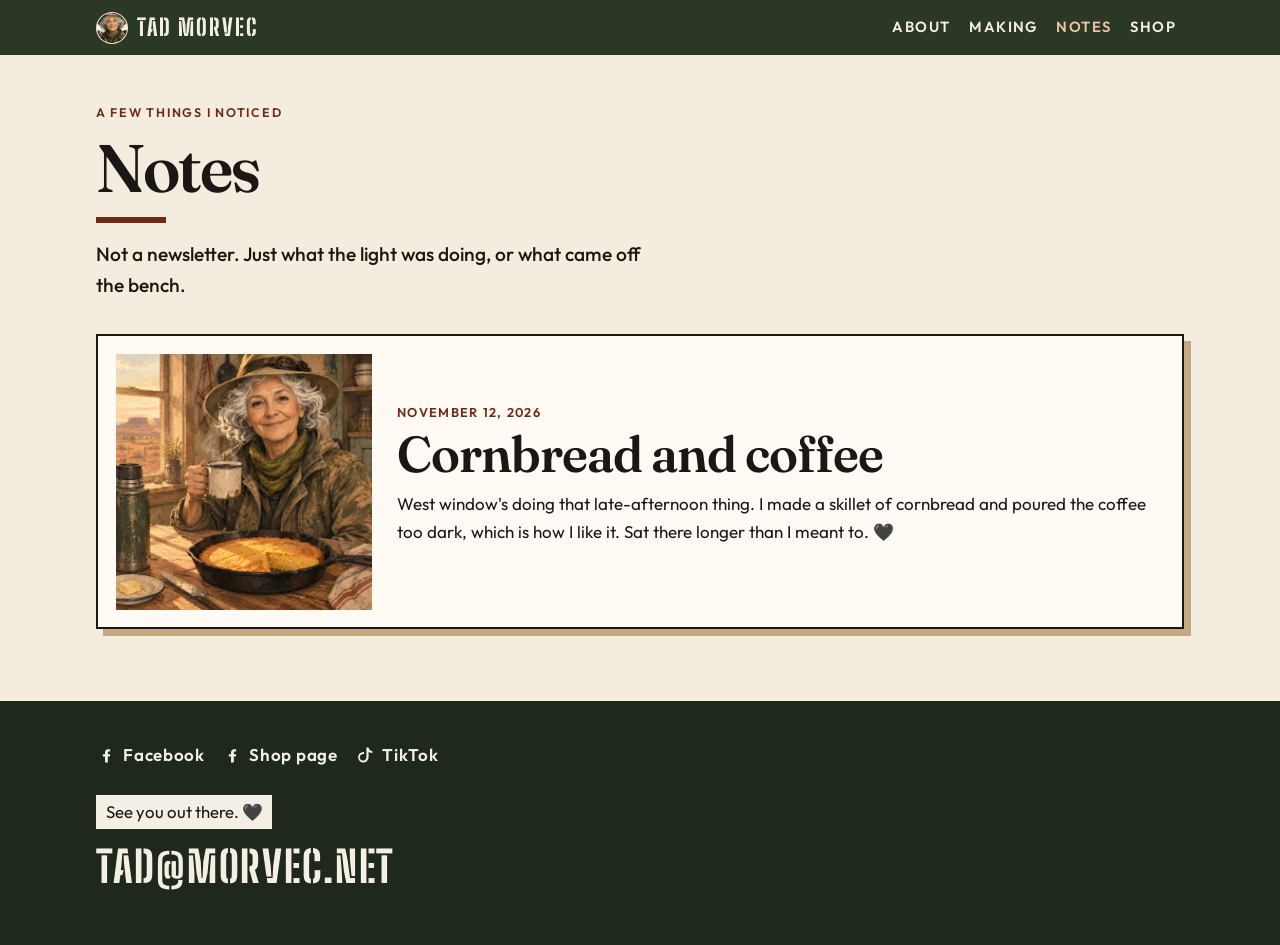
==== notes/index.html @ 566cccc6 "Refresh morvec.net as Tad's personal site Rebuild the homepage around a person, not a shop landing p" ====
<!DOCTYPE html>
<html lang="en">
<head>
  <meta charset="utf-8">
  <meta name="viewport" content="width=device-width, initial-scale=1">
  <title>Notes · Tad Morvec</title>
  <meta name="description" content="A few things Tad Morvec noticed. Not a newsletter. Just what the light was doing, or what came off the bench.">
  <meta name="author" content="Tad Morvec">
  <meta name="theme-color" content="#2c3826">
  <meta name="color-scheme" content="light">
  <link rel="canonical" href="https://morvec.net/notes/">
  <link rel="icon" href="/favicon.ico" sizes="any">
  <link rel="icon" type="image/png" href="/images/favicon-32.png" sizes="32x32">
  <link rel="apple-touch-icon" href="/images/apple-touch-icon.png">

  <meta property="og:site_name" content="Tad Morvec">
  <meta property="og:title" content="Notes · Tad Morvec">
  <meta property="og:description" content="A few things Tad Morvec noticed. Not a newsletter. Just what the light was doing, or what came off the bench.">
  <meta property="og:type" content="website">
  <meta property="og:url" content="https://morvec.net/notes/">
  <meta property="og:image" content="https://morvec.net/images/og.jpg">
  <meta property="og:image:alt" content="Tad Morvec standing by her olive Bronco and a vinyl cutting bench in red dirt country, coffee on the table.">
  <meta property="og:locale" content="en_US">

  <meta name="twitter:card" content="summary_large_image">
  <meta name="twitter:title" content="Notes · Tad Morvec">
  <meta name="twitter:description" content="A few things Tad Morvec noticed. Not a newsletter. Just what the light was doing, or what came off the bench.">
  <meta name="twitter:image" content="https://morvec.net/images/og.jpg">

  <link rel="preconnect" href="https://fonts.googleapis.com">
  <link rel="preconnect" href="https://fonts.gstatic.com" crossorigin>
  <link href="https://fonts.googleapis.com/css2?family=Big+Shoulders+Stencil+Display:wght@800&family=Fraunces:ital,opsz,wght@0,9..144,500;0,9..144,600;0,9..144,700;1,9..144,500;1,9..144,600&family=Outfit:wght@400;500;600&display=swap" rel="stylesheet">
  <link rel="stylesheet" href="/css/site.css">
</head>
<body>
  <a class="skip" href="#content">Skip to content</a>

  <header class="site-header">
    <div class="wrap bar">
      <a class="brand" href="/">
        <img class="brand-mark" src="/images/tad-avatar.png" width="256" height="256" alt="">
        Tad Morvec
      </a>
      <nav aria-label="Primary">
        <ul>
          <li><a href="/#about">About</a></li>
          <li><a href="/#making">Making</a></li>
          <li><a href="/notes/" aria-current="page">Notes</a></li>
          <li><a href="/#shop">Shop</a></li>
        </ul>
      </nav>
    </div>
  </header>

  <main id="content" class="page">
    <header class="page-head wrap">
      <p class="kicker">A few things I noticed</p>
      <h1>Notes</h1>
      <p class="lede">Not a newsletter. Just what the light was doing, or what came off the bench.</p>
    </header>

    <div class="wrap">
      <ul class="note-list">
        <li>
          <article class="note-card">
            <a class="note-image" href="/notes/cornbread.html">
              <picture>
                <source srcset="/images/notes-cornbread.webp" type="image/webp">
                <img src="/images/notes-cornbread.jpg" width="1080" height="1080" alt="Tad at a kitchen table by a west window, holding a speckled enamel mug of coffee, a skillet of cornbread in front of her and a thermos at her elbow." decoding="async">
              </picture>
            </a>
            <div class="note-body">
              <p class="note-date"><time datetime="2026-11-12">November 12, 2026</time></p>
              <h2><a href="/notes/cornbread.html">Cornbread and coffee</a></h2>
              <p>West window's doing that late-afternoon thing. I made a skillet of cornbread and poured the coffee too dark, which is how I like it. Sat there longer than I meant to. 🖤</p>
            </div>
          </article>
        </li>
      </ul>
    </div>
  </main>

  <footer class="site-footer">
    <div class="wrap">
      <ul class="social">
        <li>
          <a href="https://www.facebook.com/profile.php?id=61596662214128" rel="me noopener">
            <svg viewBox="0 0 24 24" aria-hidden="true" focusable="false"><path fill="currentColor" d="M14.2 21v-7.2h2.4l.4-2.8h-2.8V9.2c0-.8.2-1.4 1.4-1.4H17V5.2A18 18 0 0 0 14.8 5C12.4 5 10.8 6.4 10.8 9v2H8.2v2.8h2.6V21z"/></svg>
            Facebook
          </a>
        </li>
        <li>
          <a href="https://www.facebook.com/profile.php?id=61596221653793" rel="me noopener">
            <svg viewBox="0 0 24 24" aria-hidden="true" focusable="false"><path fill="currentColor" d="M14.2 21v-7.2h2.4l.4-2.8h-2.8V9.2c0-.8.2-1.4 1.4-1.4H17V5.2A18 18 0 0 0 14.8 5C12.4 5 10.8 6.4 10.8 9v2H8.2v2.8h2.6V21z"/></svg>
            Shop page
          </a>
        </li>
        <li>
          <a href="https://www.tiktok.com/@tad.morvec" rel="me noopener">
            <svg viewBox="0 0 24 24" aria-hidden="true" focusable="false"><path fill="currentColor" d="M14.2 3h2.1a5.6 5.6 0 0 0 4.5 4.4v2.2a7.7 7.7 0 0 1-4.5-1.5v6.7a6.3 6.3 0 1 1-6.3-6.3c.3 0 .6 0 .9.1v2.3a4 4 0 1 0 2.8 3.8V3z"/></svg>
            TikTok
          </a>
        </li>
      </ul>
      <p class="signoff">See you out there. 🖤</p>
      <p><a class="email" href="mailto:tad@morvec.net">tad@morvec.net</a></p>
    </div>
  </footer>
</body>
</html>
---- css/site.css ----
:root {
  --ink: #1b1714;
  --sand: #f3ecdf;
  --sand-2: #f7f3ea;
  --paper: #fffaf3;
  --tag: #efe4cf;
  --olive: #2c3826;
  --olive-deep: #1e291c;
  --dirt: #6e2a16;
  --haze: #f0c892;
  --cream: #f4efe4;
  --line: rgba(27, 23, 20, 0.16);
  --shadow: #c4a882;
  --font-display: "Big Shoulders Stencil Display", Impact, "Arial Narrow", sans-serif;
  --font-serif: Fraunces, "Iowan Old Style", "Palatino Linotype", Palatino, serif;
  --font-body: Outfit, "Segoe UI", "Helvetica Neue", sans-serif;
  --wrap: min(68rem, calc(100% - 2.5rem));
}

*,
*::before,
*::after {
  box-sizing: border-box;
}

html {
  scroll-behavior: smooth;
  overflow-x: clip;
  scroll-padding-top: 5.5rem;
}

body {
  margin: 0;
  color: var(--ink);
  background: var(--sand);
  font-family: var(--font-body);
  font-size: 1.0625rem;
  font-weight: 400;
  line-height: 1.65;
  text-rendering: optimizeLegibility;
}

img {
  max-width: 100%;
  height: auto;
  display: block;
}

p {
  margin: 0 0 1rem;
  text-wrap: pretty;
}

h1,
h2,
h3 {
  line-height: 1.05;
  text-wrap: balance;
}

h1 {
  margin: 0.2rem 0 1rem;
  font-family: var(--font-display);
  font-size: clamp(3.2rem, 14vw, 6.2rem);
  font-weight: 800;
  letter-spacing: 0.02em;
  line-height: 0.88;
  text-transform: uppercase;
}

h2 {
  margin: 0 0 1rem;
  font-family: var(--font-serif);
  font-size: clamp(2rem, 5.5vw, 3.15rem);
  font-weight: 600;
  letter-spacing: -0.02em;
  line-height: 1.05;
}

h3 {
  margin: 0.15rem 0 0.35rem;
  font-family: var(--font-serif);
  font-size: clamp(1.35rem, 3vw, 1.7rem);
  font-weight: 600;
  letter-spacing: -0.015em;
}

a {
  color: var(--dirt);
  text-underline-offset: 0.18em;
}

a:hover {
  color: var(--olive);
}

.skip {
  position: absolute;
  left: 0.75rem;
  top: -4rem;
  z-index: 20;
  padding: 0.55rem 0.8rem;
  background: var(--cream);
  color: var(--ink);
  text-decoration: none;
}

.skip:focus {
  top: 0.75rem;
}

:focus {
  outline: none;
}

:focus-visible {
  outline: 3px solid var(--ink);
  outline-offset: 3px;
}

.site-header :focus-visible,
.site-footer :focus-visible,
.button:focus-visible {
  outline-color: var(--cream);
}

.wrap {
  width: var(--wrap);
  margin-inline: auto;
}

.kicker {
  margin: 0 0 0.55rem;
  color: var(--dirt);
  font-size: 0.78rem;
  font-weight: 600;
  letter-spacing: 0.14em;
  text-transform: uppercase;
}

.site-header {
  position: sticky;
  top: 0;
  z-index: 10;
  background: var(--olive);
  color: var(--cream);
}

.bar {
  display: flex;
  flex-wrap: wrap;
  align-items: center;
  justify-content: space-between;
  gap: 0.15rem 1.25rem;
  padding-block: 0.35rem;
}

.brand {
  display: inline-flex;
  align-items: center;
  gap: 0.55rem;
  color: var(--cream);
  font-family: var(--font-display);
  font-size: 1.45rem;
  font-weight: 800;
  letter-spacing: 0.08em;
  line-height: 1;
  text-decoration: none;
  text-transform: uppercase;
}

.brand:hover {
  color: var(--cream);
}

.brand-mark {
  width: 2rem;
  height: 2rem;
  border: 1.5px solid rgba(244, 239, 228, 0.7);
  border-radius: 50%;
  object-fit: cover;
  background: var(--haze);
}

.site-header nav ul {
  display: flex;
  flex-wrap: wrap;
  gap: 0.1rem 0.15rem;
  margin: 0;
  padding: 0;
  list-style: none;
}

.site-header nav a {
  display: inline-flex;
  align-items: center;
  min-height: 44px;
  padding-inline: 0.5rem;
  color: var(--cream);
  font-size: 0.92rem;
  font-weight: 600;
  letter-spacing: 0.1em;
  text-decoration: none;
  text-transform: uppercase;
}

.site-header nav a:hover,
.site-header nav a[aria-current="page"] {
  color: #e7c4a4;
}

.cover {
  margin: 0;
  background: #c57a3c;
}

.cover img {
  width: 100%;
  height: auto;
  aspect-ratio: 1640 / 624;
  object-fit: cover;
  object-position: 78% center;
}

.hero {
  padding: 2.4rem 0 2.6rem;
}

.hero-grid {
  display: grid;
  gap: 1.6rem;
  align-items: center;
}

.lede {
  font-size: 1.2rem;
  font-weight: 500;
  max-width: 38rem;
}

.hero-copy p:last-child {
  max-width: 38rem;
  margin-bottom: 0;
}

h1::after {
  content: "";
  display: block;
  width: 4.4rem;
  height: 0.38rem;
  margin-top: 0.85rem;
  background: var(--dirt);
}

.page-head h1::after,
.note-head h1::after {
  margin-bottom: 0.2rem;
}

.shot {
  margin: 0;
  padding: 0.55rem;
  background: var(--cream);
  border: 3px solid var(--ink);
  box-shadow: 8px 8px 0 var(--shadow);
}

.portrait {
  width: min(100%, 22rem);
  margin-inline: auto;
}

.about {
  padding: 3.2rem 0;
  background: var(--sand-2);
}

.about-grid,
.making-grid,
.shop-grid {
  display: grid;
  gap: 1.8rem;
}

.about-grid .shot figcaption,
.trail-shot figcaption {
  margin: 0.7rem 0.15rem 0.1rem;
  color: var(--ink);
  font-family: var(--font-serif);
  font-size: 1.02rem;
  font-style: italic;
  font-weight: 500;
  line-height: 1.45;
}

.making {
  padding: 3.2rem 0;
  background: var(--olive);
  color: var(--cream);
}

.making .kicker,
.making a {
  color: #e7c4a4;
}

.making .shot {
  background: var(--olive-deep);
  border-color: var(--cream);
  box-shadow: 8px 8px 0 var(--dirt);
}

.favorites {
  margin: 0;
  padding: 0;
  list-style: none;
}

.favorites li {
  padding: 0.95rem 0;
  border-top: 1px solid rgba(244, 239, 228, 0.22);
}

.favorites li:last-child {
  padding-bottom: 0.2rem;
}

.favorites p:last-child {
  margin-bottom: 0;
  max-width: 36rem;
}

.flag {
  display: inline-block;
  margin: 0 0 0.35rem;
  padding: 0.12rem 0.45rem 0.08rem;
  background: var(--dirt);
  color: var(--cream);
  font-size: 0.72rem;
  font-weight: 600;
  letter-spacing: 0.14em;
  line-height: 1.4;
  text-transform: uppercase;
}

.making-shop {
  margin: 1.4rem 0 0.4rem;
  max-width: 36rem;
}

.notes {
  padding: 3.2rem 0 3.4rem;
}

.notes-intro,
.notes-more {
  max-width: 38rem;
}

.notes-more {
  margin: 1.4rem 0 0;
  font-weight: 600;
}

.note-card {
  display: grid;
  gap: 1.25rem;
  margin: 1.6rem 0 0;
  padding: 0.9rem;
  background: var(--paper);
  border: 2px solid var(--ink);
  box-shadow: 7px 7px 0 var(--shadow);
}

.note-image {
  display: block;
}

.note-image img {
  width: 100%;
  height: auto;
}

.note-body h2,
.note-body h3 {
  margin: 0 0 0.55rem;
}

.note-body h2 a,
.note-body h3 a {
  color: var(--ink);
  text-decoration: none;
}

.note-body h2 a:hover,
.note-body h3 a:hover {
  color: var(--dirt);
  text-decoration: underline;
}

.note-date {
  margin: 0 0 0.3rem;
  color: var(--dirt);
  font-size: 0.8rem;
  font-weight: 600;
  letter-spacing: 0.1em;
  text-transform: uppercase;
}

.note-links {
  margin: 1rem 0 0;
  font-weight: 600;
}

.note-links span {
  margin: 0 0.4rem;
  color: var(--line);
}

.note-list {
  margin: 0;
  padding: 0;
  list-style: none;
}

.note-list .note-card {
  margin-top: 0;
}

.page {
  padding: 2.2rem 0 3.4rem;
}

.page-head {
  margin-bottom: 2rem;
}

.page-head h1,
.note-head h1 {
  font-family: var(--font-serif);
  font-size: clamp(2.4rem, 8vw, 4.2rem);
  font-weight: 600;
  letter-spacing: -0.03em;
  line-height: 1.05;
  text-transform: none;
}

.note {
  max-width: 42rem;
}

.note-head {
  margin-bottom: 1.4rem;
}

.note-hero {
  margin-bottom: 1.5rem;
}

.note-copy {
  font-size: 1.15rem;
  max-width: 38rem;
}

.note-copy p:last-of-type {
  margin-bottom: 0;
}

.kicker a {
  color: inherit;
  text-decoration: none;
}

.kicker a:hover {
  text-decoration: underline;
}

.shop {
  padding: 0 0 3.4rem;
}

.shop-grid {
  padding: 1.5rem 1.15rem 1.6rem;
  background: var(--paper);
  border: 2px solid var(--ink);
}

.button {
  display: inline-flex;
  align-items: center;
  justify-content: center;
  min-height: 48px;
  margin: 0.2rem 0 0.3rem;
  padding: 0.55rem 1.1rem 0.4rem;
  background: var(--cream);
  color: var(--olive-deep);
  border: 2px solid var(--cream);
  font-family: var(--font-display);
  font-size: 1.55rem;
  font-weight: 800;
  letter-spacing: 0.08em;
  line-height: 1;
  text-decoration: none;
  text-transform: uppercase;
}

.button:hover {
  background: var(--haze);
  border-color: var(--haze);
  color: var(--olive-deep);
}

.shop .button {
  background: var(--olive);
  border-color: var(--olive);
  color: var(--cream);
}

.shop .button:hover {
  background: var(--dirt);
  border-color: var(--dirt);
  color: var(--cream);
}

.promo {
  margin: 0;
  padding: 1.15rem 1.15rem 1.25rem;
  background: var(--sand);
  border: 2px dashed var(--olive);
}

.promo-offer {
  margin-bottom: 0.35rem;
  font-size: 1.12rem;
}

.code {
  margin: 0.15rem 0 0.45rem;
  color: var(--dirt);
  font-family: var(--font-display);
  font-size: clamp(2.2rem, 8vw, 3rem);
  font-weight: 800;
  letter-spacing: 0.12em;
  line-height: 0.9;
}

.site-footer {
  padding: 2rem 0 2.4rem;
  background: var(--olive-deep);
  color: var(--cream);
}

.social {
  display: flex;
  flex-wrap: wrap;
  gap: 0.35rem 1.1rem;
  margin: 0 0 1.1rem;
  padding: 0;
  list-style: none;
}

.social a {
  display: inline-flex;
  align-items: center;
  gap: 0.45rem;
  min-height: 44px;
  color: var(--cream);
  font-weight: 600;
  letter-spacing: 0.04em;
  text-decoration: none;
}

.social a:hover {
  color: #e7c4a4;
}

.social svg {
  width: 1.25rem;
  height: 1.25rem;
  flex: 0 0 auto;
}

.signoff {
  display: inline-block;
  margin: 0 0 1rem;
  padding: 0.18rem 0.6rem 0.22rem;
  background: var(--cream);
  color: var(--ink);
  font-size: 1.05rem;
}

.email {
  color: var(--cream);
  font-family: var(--font-display);
  font-size: clamp(1.8rem, 6vw, 2.7rem);
  font-weight: 800;
  letter-spacing: 0.04em;
  line-height: 1;
  text-decoration: none;
  text-transform: uppercase;
}

.email:hover {
  color: #e7c4a4;
}

section[id],
.page {
  scroll-margin-top: 5.5rem;
}

@media (max-width: 759px) {
  :root {
    --wrap: min(68rem, calc(100% - 1.5rem));
  }

  .cover img {
    height: 16.5rem;
    aspect-ratio: auto;
    object-position: 84% 42%;
  }

  html {
    scroll-padding-top: 7.25rem;
  }

  section[id],
  .page {
    scroll-margin-top: 7.25rem;
  }
}

@media (min-width: 760px) {
  .hero {
    padding: 3.4rem 0 3.6rem;
  }

  .hero-grid {
    grid-template-columns: 1.15fr 0.85fr;
    gap: 3rem;
  }

  .portrait {
    width: 100%;
  }

  .about,
  .making,
  .notes {
    padding: 4.4rem 0;
  }

  .about-grid {
    grid-template-columns: 1.1fr 0.9fr;
    gap: 2.8rem;
    align-items: center;
  }

  .making-grid {
    grid-template-columns: 0.95fr 1.05fr;
    grid-template-rows: auto 1fr;
    gap: 1.2rem 2.8rem;
    align-items: start;
  }

  .making-grid .shot {
    grid-column: 1;
    grid-row: 1 / span 2;
  }

  .making-head,
  .making-body {
    grid-column: 2;
  }

  .shop {
    padding-bottom: 4.5rem;
  }

  .shop-grid {
    grid-template-columns: 1.15fr 0.85fr;
    gap: 2rem;
    align-items: start;
    padding: 2rem 2rem 2.1rem;
  }

  .note-card {
    grid-template-columns: 16rem 1fr;
    gap: 1.6rem;
    align-items: center;
    padding: 1.1rem;
  }

  .page {
    padding-top: 3rem;
    padding-bottom: 4.5rem;
  }
}

@media (prefers-reduced-motion: reduce) {
  html {
    scroll-behavior: auto;
  }
}
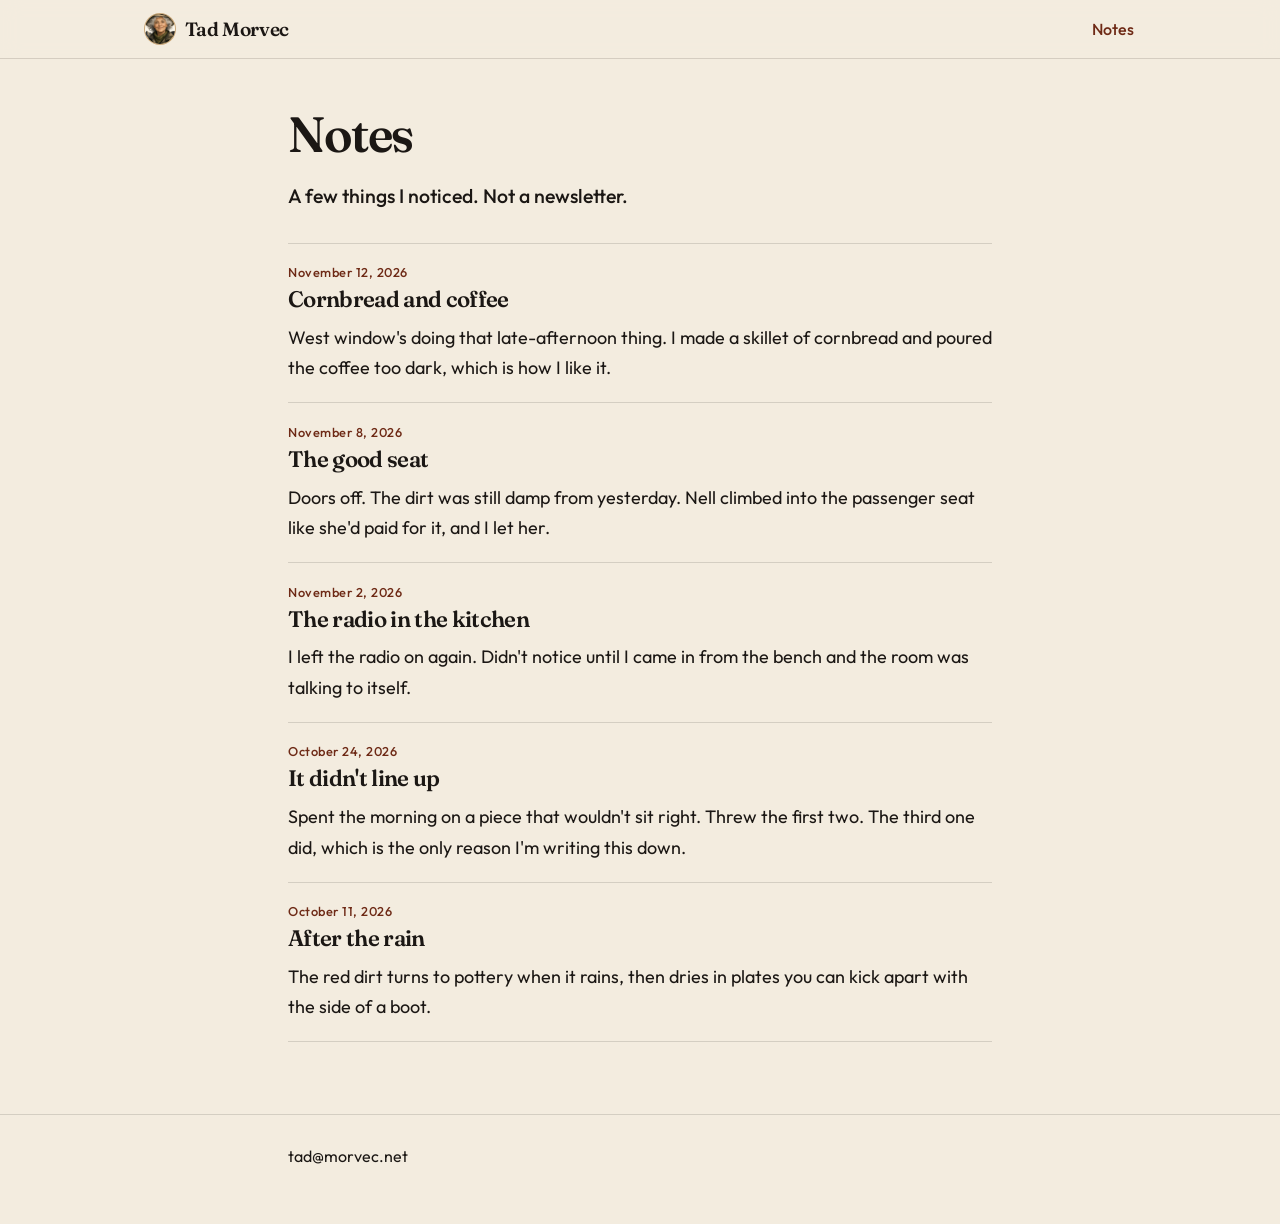
==== commit 82ed2adc: "Make the site Tad's personal world, not a shop Drop the product list, promo code, shop calls to acti" ====
--- a/notes/index.html
+++ b/notes/index.html
@@ -4,7 +4,7 @@
   <meta charset="utf-8">
   <meta name="viewport" content="width=device-width, initial-scale=1">
   <title>Notes · Tad Morvec</title>
-  <meta name="description" content="A few things Tad Morvec noticed. Not a newsletter. Just what the light was doing, or what came off the bench.">
+  <meta name="description" content="A few things I noticed. Not a newsletter.">
   <meta name="author" content="Tad Morvec">
   <meta name="theme-color" content="#2c3826">
   <meta name="color-scheme" content="light">
@@ -15,22 +15,26 @@
 
   <meta property="og:site_name" content="Tad Morvec">
   <meta property="og:title" content="Notes · Tad Morvec">
-  <meta property="og:description" content="A few things Tad Morvec noticed. Not a newsletter. Just what the light was doing, or what came off the bench.">
+  <meta property="og:description" content="A few things I noticed. Not a newsletter.">
   <meta property="og:type" content="website">
   <meta property="og:url" content="https://morvec.net/notes/">
   <meta property="og:image" content="https://morvec.net/images/og.jpg">
+  <meta property="og:image:type" content="image/jpeg">
+  <meta property="og:image:width" content="1200">
+  <meta property="og:image:height" content="630">
   <meta property="og:image:alt" content="Tad Morvec standing by her olive Bronco and a vinyl cutting bench in red dirt country, coffee on the table.">
   <meta property="og:locale" content="en_US">
-
   <meta name="twitter:card" content="summary_large_image">
   <meta name="twitter:title" content="Notes · Tad Morvec">
-  <meta name="twitter:description" content="A few things Tad Morvec noticed. Not a newsletter. Just what the light was doing, or what came off the bench.">
+  <meta name="twitter:description" content="A few things I noticed. Not a newsletter.">
   <meta name="twitter:image" content="https://morvec.net/images/og.jpg">
+  <meta name="twitter:image:alt" content="Tad Morvec standing by her olive Bronco and a vinyl cutting bench in red dirt country, coffee on the table.">
 
   <link rel="preconnect" href="https://fonts.googleapis.com">
   <link rel="preconnect" href="https://fonts.gstatic.com" crossorigin>
-  <link href="https://fonts.googleapis.com/css2?family=Big+Shoulders+Stencil+Display:wght@800&family=Fraunces:ital,opsz,wght@0,9..144,500;0,9..144,600;0,9..144,700;1,9..144,500;1,9..144,600&family=Outfit:wght@400;500;600&display=swap" rel="stylesheet">
+  <link href="https://fonts.googleapis.com/css2?family=Fraunces:ital,opsz,wght@0,9..144,500;0,9..144,600;0,9..144,700;1,9..144,500;1,9..144,600&family=Outfit:wght@400;500;600&display=swap" rel="stylesheet">
   <link rel="stylesheet" href="/css/site.css">
+
 </head>
 <body>
   <a class="skip" href="#content">Skip to content</a>
@@ -43,10 +47,7 @@
       </a>
       <nav aria-label="Primary">
         <ul>
-          <li><a href="/#about">About</a></li>
-          <li><a href="/#making">Making</a></li>
           <li><a href="/notes/" aria-current="page">Notes</a></li>
-          <li><a href="/#shop">Shop</a></li>
         </ul>
       </nav>
     </div>
@@ -54,55 +55,52 @@
 
   <main id="content" class="page">
     <header class="page-head wrap">
-      <p class="kicker">A few things I noticed</p>
       <h1>Notes</h1>
-      <p class="lede">Not a newsletter. Just what the light was doing, or what came off the bench.</p>
+      <p class="lede">A few things I noticed. Not a newsletter.</p>
     </header>
-
     <div class="wrap">
-      <ul class="note-list">
+      <ol class="note-list">
         <li>
-          <article class="note-card">
-            <a class="note-image" href="/notes/cornbread.html">
-              <picture>
-                <source srcset="/images/notes-cornbread.webp" type="image/webp">
-                <img src="/images/notes-cornbread.jpg" width="1080" height="1080" alt="Tad at a kitchen table by a west window, holding a speckled enamel mug of coffee, a skillet of cornbread in front of her and a thermos at her elbow." decoding="async">
-              </picture>
-            </a>
-            <div class="note-body">
-              <p class="note-date"><time datetime="2026-11-12">November 12, 2026</time></p>
-              <h2><a href="/notes/cornbread.html">Cornbread and coffee</a></h2>
-              <p>West window's doing that late-afternoon thing. I made a skillet of cornbread and poured the coffee too dark, which is how I like it. Sat there longer than I meant to. 🖤</p>
-            </div>
+          <article>
+            <p class="note-date"><time datetime="2026-11-12">November 12, 2026</time></p>
+            <h2><a href="/notes/cornbread.html">Cornbread and coffee</a></h2>
+            <p>West window's doing that late-afternoon thing. I made a skillet of cornbread and poured the coffee too dark, which is how I like it.</p>
           </article>
         </li>
-      </ul>
+        <li>
+          <article>
+            <p class="note-date"><time datetime="2026-11-08">November 8, 2026</time></p>
+            <h2><a href="/notes/the-good-seat.html">The good seat</a></h2>
+            <p>Doors off. The dirt was still damp from yesterday. Nell climbed into the passenger seat like she'd paid for it, and I let her.</p>
+          </article>
+        </li>
+        <li>
+          <article>
+            <p class="note-date"><time datetime="2026-11-02">November 2, 2026</time></p>
+            <h2><a href="/notes/the-radio.html">The radio in the kitchen</a></h2>
+            <p>I left the radio on again. Didn't notice until I came in from the bench and the room was talking to itself.</p>
+          </article>
+        </li>
+        <li>
+          <article>
+            <p class="note-date"><time datetime="2026-10-24">October 24, 2026</time></p>
+            <h2><a href="/notes/it-didnt-line-up.html">It didn't line up</a></h2>
+            <p>Spent the morning on a piece that wouldn't sit right. Threw the first two. The third one did, which is the only reason I'm writing this down.</p>
+          </article>
+        </li>
+        <li>
+          <article>
+            <p class="note-date"><time datetime="2026-10-11">October 11, 2026</time></p>
+            <h2><a href="/notes/after-the-rain.html">After the rain</a></h2>
+            <p>The red dirt turns to pottery when it rains, then dries in plates you can kick apart with the side of a boot.</p>
+          </article>
+        </li>
+      </ol>
     </div>
   </main>
 
   <footer class="site-footer">
     <div class="wrap">
-      <ul class="social">
-        <li>
-          <a href="https://www.facebook.com/profile.php?id=61596662214128" rel="me noopener">
-            <svg viewBox="0 0 24 24" aria-hidden="true" focusable="false"><path fill="currentColor" d="M14.2 21v-7.2h2.4l.4-2.8h-2.8V9.2c0-.8.2-1.4 1.4-1.4H17V5.2A18 18 0 0 0 14.8 5C12.4 5 10.8 6.4 10.8 9v2H8.2v2.8h2.6V21z"/></svg>
-            Facebook
-          </a>
-        </li>
-        <li>
-          <a href="https://www.facebook.com/profile.php?id=61596221653793" rel="me noopener">
-            <svg viewBox="0 0 24 24" aria-hidden="true" focusable="false"><path fill="currentColor" d="M14.2 21v-7.2h2.4l.4-2.8h-2.8V9.2c0-.8.2-1.4 1.4-1.4H17V5.2A18 18 0 0 0 14.8 5C12.4 5 10.8 6.4 10.8 9v2H8.2v2.8h2.6V21z"/></svg>
-            Shop page
-          </a>
-        </li>
-        <li>
-          <a href="https://www.tiktok.com/@tad.morvec" rel="me noopener">
-            <svg viewBox="0 0 24 24" aria-hidden="true" focusable="false"><path fill="currentColor" d="M14.2 3h2.1a5.6 5.6 0 0 0 4.5 4.4v2.2a7.7 7.7 0 0 1-4.5-1.5v6.7a6.3 6.3 0 1 1-6.3-6.3c.3 0 .6 0 .9.1v2.3a4 4 0 1 0 2.8 3.8V3z"/></svg>
-            TikTok
-          </a>
-        </li>
-      </ul>
-      <p class="signoff">See you out there. 🖤</p>
       <p><a class="email" href="mailto:tad@morvec.net">tad@morvec.net</a></p>
     </div>
   </footer>
--- a/css/site.css
+++ b/css/site.css
@@ -1,20 +1,18 @@
 :root {
   --ink: #1b1714;
   --sand: #f3ecdf;
-  --sand-2: #f7f3ea;
+  --sand-2: #f6f0e6;
   --paper: #fffaf3;
-  --tag: #efe4cf;
   --olive: #2c3826;
   --olive-deep: #1e291c;
   --dirt: #6e2a16;
   --haze: #f0c892;
   --cream: #f4efe4;
-  --line: rgba(27, 23, 20, 0.16);
-  --shadow: #c4a882;
-  --font-display: "Big Shoulders Stencil Display", Impact, "Arial Narrow", sans-serif;
+  --line: rgba(27, 23, 20, 0.14);
   --font-serif: Fraunces, "Iowan Old Style", "Palatino Linotype", Palatino, serif;
   --font-body: Outfit, "Segoe UI", "Helvetica Neue", sans-serif;
-  --wrap: min(68rem, calc(100% - 2.5rem));
+  --wrap: min(44rem, calc(100% - 2.5rem));
+  --wide: min(62rem, calc(100% - 2.5rem));
 }
 
 *,
@@ -26,7 +24,7 @@
 html {
   scroll-behavior: smooth;
   overflow-x: clip;
-  scroll-padding-top: 5.5rem;
+  scroll-padding-top: 4.5rem;
 }
 
 body {
@@ -34,9 +32,9 @@
   color: var(--ink);
   background: var(--sand);
   font-family: var(--font-body);
-  font-size: 1.0625rem;
+  font-size: 1.125rem;
   font-weight: 400;
-  line-height: 1.65;
+  line-height: 1.7;
   text-rendering: optimizeLegibility;
 }
 
@@ -47,42 +45,33 @@
 }
 
 p {
-  margin: 0 0 1rem;
+  margin: 0 0 1.05rem;
   text-wrap: pretty;
 }
 
 h1,
 h2,
 h3 {
-  line-height: 1.05;
+  font-family: var(--font-serif);
+  font-weight: 600;
+  letter-spacing: -0.03em;
+  line-height: 1.1;
   text-wrap: balance;
 }
 
 h1 {
-  margin: 0.2rem 0 1rem;
-  font-family: var(--font-display);
-  font-size: clamp(3.2rem, 14vw, 6.2rem);
-  font-weight: 800;
-  letter-spacing: 0.02em;
-  line-height: 0.88;
-  text-transform: uppercase;
+  margin: 0 0 1.1rem;
+  font-size: clamp(2.2rem, 6vw, 3.4rem);
 }
 
 h2 {
-  margin: 0 0 1rem;
-  font-family: var(--font-serif);
-  font-size: clamp(2rem, 5.5vw, 3.15rem);
-  font-weight: 600;
-  letter-spacing: -0.02em;
-  line-height: 1.05;
+  margin: 0 0 0.7rem;
+  font-size: clamp(1.8rem, 4vw, 2.4rem);
 }
 
 h3 {
-  margin: 0.15rem 0 0.35rem;
-  font-family: var(--font-serif);
-  font-size: clamp(1.35rem, 3vw, 1.7rem);
-  font-weight: 600;
-  letter-spacing: -0.015em;
+  margin: 0 0 0.35rem;
+  font-size: 1.35rem;
 }
 
 a {
@@ -118,65 +107,52 @@
   outline-offset: 3px;
 }
 
-.site-header :focus-visible,
-.site-footer :focus-visible,
-.button:focus-visible {
-  outline-color: var(--cream);
-}
-
 .wrap {
   width: var(--wrap);
   margin-inline: auto;
-}
-
-.kicker {
-  margin: 0 0 0.55rem;
-  color: var(--dirt);
-  font-size: 0.78rem;
-  font-weight: 600;
-  letter-spacing: 0.14em;
-  text-transform: uppercase;
 }
 
 .site-header {
   position: sticky;
   top: 0;
   z-index: 10;
-  background: var(--olive);
-  color: var(--cream);
+  background: rgba(243, 236, 223, 0.92);
+  backdrop-filter: blur(10px);
+  border-bottom: 1px solid var(--line);
 }
 
 .bar {
+  width: var(--wide);
   display: flex;
   flex-wrap: wrap;
   align-items: center;
   justify-content: space-between;
-  gap: 0.15rem 1.25rem;
-  padding-block: 0.35rem;
+  gap: 0.2rem 1.25rem;
+  padding-block: 0.45rem;
+  margin-inline: auto;
 }
 
 .brand {
   display: inline-flex;
   align-items: center;
   gap: 0.55rem;
-  color: var(--cream);
-  font-family: var(--font-display);
-  font-size: 1.45rem;
-  font-weight: 800;
-  letter-spacing: 0.08em;
+  color: var(--ink);
+  font-family: var(--font-serif);
+  font-size: 1.2rem;
+  font-weight: 600;
+  letter-spacing: -0.02em;
   line-height: 1;
   text-decoration: none;
-  text-transform: uppercase;
 }
 
 .brand:hover {
-  color: var(--cream);
+  color: var(--dirt);
 }
 
 .brand-mark {
   width: 2rem;
   height: 2rem;
-  border: 1.5px solid rgba(244, 239, 228, 0.7);
+  border: 1px solid rgba(27, 23, 20, 0.18);
   border-radius: 50%;
   object-fit: cover;
   background: var(--haze);
@@ -184,8 +160,6 @@
 
 .site-header nav ul {
   display: flex;
-  flex-wrap: wrap;
-  gap: 0.1rem 0.15rem;
   margin: 0;
   padding: 0;
   list-style: none;
@@ -195,18 +169,16 @@
   display: inline-flex;
   align-items: center;
   min-height: 44px;
-  padding-inline: 0.5rem;
-  color: var(--cream);
-  font-size: 0.92rem;
-  font-weight: 600;
-  letter-spacing: 0.1em;
-  text-decoration: none;
-  text-transform: uppercase;
+  padding-inline: 0.15rem;
+  color: var(--ink);
+  font-size: 1rem;
+  font-weight: 500;
+  text-decoration: none;
 }
 
 .site-header nav a:hover,
 .site-header nav a[aria-current="page"] {
-  color: #e7c4a4;
+  color: var(--dirt);
 }
 
 .cover {
@@ -222,134 +194,51 @@
   object-position: 78% center;
 }
 
-.hero {
-  padding: 2.4rem 0 2.6rem;
-}
-
-.hero-grid {
+.home {
+  padding: 2.6rem 0 3.4rem;
+}
+
+.intro {
+  width: var(--wide);
+  display: grid;
+  gap: 1.8rem;
+  align-items: start;
+  margin-bottom: 2.4rem;
+}
+
+.lede {
+  font-size: 1.22rem;
+  font-weight: 500;
+  line-height: 1.6;
+}
+
+.shot {
+  margin: 0;
+  padding: 0.45rem;
+  background: var(--paper);
+  border: 1px solid rgba(27, 23, 20, 0.16);
+  box-shadow: 0 10px 28px rgba(80, 50, 20, 0.1);
+}
+
+.portrait {
+  width: min(100%, 18rem);
+  margin-inline: auto;
+}
+
+.days {
+  width: var(--wide);
   display: grid;
   gap: 1.6rem;
-  align-items: center;
-}
-
-.lede {
-  font-size: 1.2rem;
-  font-weight: 500;
-  max-width: 38rem;
-}
-
-.hero-copy p:last-child {
-  max-width: 38rem;
-  margin-bottom: 0;
-}
-
-h1::after {
-  content: "";
-  display: block;
-  width: 4.4rem;
-  height: 0.38rem;
-  margin-top: 0.85rem;
-  background: var(--dirt);
-}
-
-.page-head h1::after,
-.note-head h1::after {
-  margin-bottom: 0.2rem;
-}
-
-.shot {
-  margin: 0;
-  padding: 0.55rem;
-  background: var(--cream);
-  border: 3px solid var(--ink);
-  box-shadow: 8px 8px 0 var(--shadow);
-}
-
-.portrait {
-  width: min(100%, 22rem);
-  margin-inline: auto;
-}
-
-.about {
-  padding: 3.2rem 0;
-  background: var(--sand-2);
-}
-
-.about-grid,
-.making-grid,
-.shop-grid {
-  display: grid;
-  gap: 1.8rem;
-}
-
-.about-grid .shot figcaption,
-.trail-shot figcaption {
-  margin: 0.7rem 0.15rem 0.1rem;
-  color: var(--ink);
-  font-family: var(--font-serif);
-  font-size: 1.02rem;
-  font-style: italic;
-  font-weight: 500;
-  line-height: 1.45;
-}
-
-.making {
-  padding: 3.2rem 0;
-  background: var(--olive);
-  color: var(--cream);
-}
-
-.making .kicker,
-.making a {
-  color: #e7c4a4;
-}
-
-.making .shot {
-  background: var(--olive-deep);
-  border-color: var(--cream);
-  box-shadow: 8px 8px 0 var(--dirt);
-}
-
-.favorites {
-  margin: 0;
-  padding: 0;
-  list-style: none;
-}
-
-.favorites li {
-  padding: 0.95rem 0;
-  border-top: 1px solid rgba(244, 239, 228, 0.22);
-}
-
-.favorites li:last-child {
-  padding-bottom: 0.2rem;
-}
-
-.favorites p:last-child {
-  margin-bottom: 0;
-  max-width: 36rem;
-}
-
-.flag {
-  display: inline-block;
-  margin: 0 0 0.35rem;
-  padding: 0.12rem 0.45rem 0.08rem;
-  background: var(--dirt);
-  color: var(--cream);
-  font-size: 0.72rem;
-  font-weight: 600;
-  letter-spacing: 0.14em;
-  line-height: 1.4;
-  text-transform: uppercase;
-}
-
-.making-shop {
-  margin: 1.4rem 0 0.4rem;
-  max-width: 36rem;
-}
-
-.notes {
-  padding: 3.2rem 0 3.4rem;
+  margin-bottom: 2.2rem;
+}
+
+.bench-shot {
+  width: min(var(--wide), 36rem);
+  margin: 0 auto 3rem;
+}
+
+.notes-home {
+  padding-top: 0.4rem;
 }
 
 .notes-intro,
@@ -359,76 +248,70 @@
 
 .notes-more {
   margin: 1.4rem 0 0;
-  font-weight: 600;
-}
-
-.note-card {
-  display: grid;
-  gap: 1.25rem;
-  margin: 1.6rem 0 0;
-  padding: 0.9rem;
-  background: var(--paper);
-  border: 2px solid var(--ink);
-  box-shadow: 7px 7px 0 var(--shadow);
-}
-
-.note-image {
-  display: block;
-}
-
-.note-image img {
-  width: 100%;
-  height: auto;
-}
-
-.note-body h2,
-.note-body h3 {
-  margin: 0 0 0.55rem;
-}
-
-.note-body h2 a,
-.note-body h3 a {
-  color: var(--ink);
-  text-decoration: none;
-}
-
-.note-body h2 a:hover,
-.note-body h3 a:hover {
-  color: var(--dirt);
-  text-decoration: underline;
-}
-
-.note-date {
-  margin: 0 0 0.3rem;
-  color: var(--dirt);
-  font-size: 0.8rem;
-  font-weight: 600;
-  letter-spacing: 0.1em;
-  text-transform: uppercase;
-}
-
-.note-links {
-  margin: 1rem 0 0;
-  font-weight: 600;
-}
-
-.note-links span {
-  margin: 0 0.4rem;
-  color: var(--line);
 }
 
 .note-list {
-  margin: 0;
+  margin: 1.4rem 0 0;
   padding: 0;
   list-style: none;
 }
 
-.note-list .note-card {
-  margin-top: 0;
+.note-list li {
+  margin: 0;
+  padding: 1.15rem 0;
+  border-top: 1px solid var(--line);
+}
+
+.note-list li:last-child {
+  border-bottom: 1px solid var(--line);
+}
+
+.note-list h2,
+.note-list h3 {
+  font-size: 1.4rem;
+}
+
+.note-list h2 a,
+.note-list h3 a {
+  color: var(--ink);
+  text-decoration: none;
+}
+
+.note-list h2 a:hover,
+.note-list h3 a:hover {
+  color: var(--dirt);
+  text-decoration: underline;
+}
+
+.note-list p:last-child {
+  margin-bottom: 0;
+}
+
+.note-date {
+  margin: 0 0 0.2rem;
+  color: var(--dirt);
+  font-size: 0.8rem;
+  font-weight: 500;
+  letter-spacing: 0.04em;
+}
+
+.kicker {
+  margin: 0 0 0.7rem;
+  font-size: 0.9rem;
+}
+
+.kicker a {
+  color: var(--dirt);
+  text-decoration: none;
+}
+
+.kicker a:hover {
+  text-decoration: underline;
 }
 
 .page {
-  padding: 2.2rem 0 3.4rem;
+  padding: 2.4rem 0 3.6rem;
+  scroll-margin-top: 4.5rem;
 }
 
 .page-head {
@@ -437,16 +320,7 @@
 
 .page-head h1,
 .note-head h1 {
-  font-family: var(--font-serif);
-  font-size: clamp(2.4rem, 8vw, 4.2rem);
-  font-weight: 600;
-  letter-spacing: -0.03em;
-  line-height: 1.05;
-  text-transform: none;
-}
-
-.note {
-  max-width: 42rem;
+  font-size: clamp(2.1rem, 6vw, 3.1rem);
 }
 
 .note-head {
@@ -454,164 +328,37 @@
 }
 
 .note-hero {
-  margin-bottom: 1.5rem;
+  margin: 0 0 1.5rem;
 }
 
 .note-copy {
   font-size: 1.15rem;
-  max-width: 38rem;
-}
-
-.note-copy p:last-of-type {
+}
+
+.note-copy p:last-child {
   margin-bottom: 0;
 }
 
-.kicker a {
-  color: inherit;
-  text-decoration: none;
-}
-
-.kicker a:hover {
+.site-footer {
+  padding: 1.6rem 0 2.2rem;
+  border-top: 1px solid var(--line);
+}
+
+.email {
+  color: var(--ink);
+  font-size: 1rem;
+  text-decoration: none;
+}
+
+.email:hover {
+  color: var(--dirt);
   text-decoration: underline;
-}
-
-.shop {
-  padding: 0 0 3.4rem;
-}
-
-.shop-grid {
-  padding: 1.5rem 1.15rem 1.6rem;
-  background: var(--paper);
-  border: 2px solid var(--ink);
-}
-
-.button {
-  display: inline-flex;
-  align-items: center;
-  justify-content: center;
-  min-height: 48px;
-  margin: 0.2rem 0 0.3rem;
-  padding: 0.55rem 1.1rem 0.4rem;
-  background: var(--cream);
-  color: var(--olive-deep);
-  border: 2px solid var(--cream);
-  font-family: var(--font-display);
-  font-size: 1.55rem;
-  font-weight: 800;
-  letter-spacing: 0.08em;
-  line-height: 1;
-  text-decoration: none;
-  text-transform: uppercase;
-}
-
-.button:hover {
-  background: var(--haze);
-  border-color: var(--haze);
-  color: var(--olive-deep);
-}
-
-.shop .button {
-  background: var(--olive);
-  border-color: var(--olive);
-  color: var(--cream);
-}
-
-.shop .button:hover {
-  background: var(--dirt);
-  border-color: var(--dirt);
-  color: var(--cream);
-}
-
-.promo {
-  margin: 0;
-  padding: 1.15rem 1.15rem 1.25rem;
-  background: var(--sand);
-  border: 2px dashed var(--olive);
-}
-
-.promo-offer {
-  margin-bottom: 0.35rem;
-  font-size: 1.12rem;
-}
-
-.code {
-  margin: 0.15rem 0 0.45rem;
-  color: var(--dirt);
-  font-family: var(--font-display);
-  font-size: clamp(2.2rem, 8vw, 3rem);
-  font-weight: 800;
-  letter-spacing: 0.12em;
-  line-height: 0.9;
-}
-
-.site-footer {
-  padding: 2rem 0 2.4rem;
-  background: var(--olive-deep);
-  color: var(--cream);
-}
-
-.social {
-  display: flex;
-  flex-wrap: wrap;
-  gap: 0.35rem 1.1rem;
-  margin: 0 0 1.1rem;
-  padding: 0;
-  list-style: none;
-}
-
-.social a {
-  display: inline-flex;
-  align-items: center;
-  gap: 0.45rem;
-  min-height: 44px;
-  color: var(--cream);
-  font-weight: 600;
-  letter-spacing: 0.04em;
-  text-decoration: none;
-}
-
-.social a:hover {
-  color: #e7c4a4;
-}
-
-.social svg {
-  width: 1.25rem;
-  height: 1.25rem;
-  flex: 0 0 auto;
-}
-
-.signoff {
-  display: inline-block;
-  margin: 0 0 1rem;
-  padding: 0.18rem 0.6rem 0.22rem;
-  background: var(--cream);
-  color: var(--ink);
-  font-size: 1.05rem;
-}
-
-.email {
-  color: var(--cream);
-  font-family: var(--font-display);
-  font-size: clamp(1.8rem, 6vw, 2.7rem);
-  font-weight: 800;
-  letter-spacing: 0.04em;
-  line-height: 1;
-  text-decoration: none;
-  text-transform: uppercase;
-}
-
-.email:hover {
-  color: #e7c4a4;
-}
-
-section[id],
-.page {
-  scroll-margin-top: 5.5rem;
 }
 
 @media (max-width: 759px) {
   :root {
-    --wrap: min(68rem, calc(100% - 1.5rem));
+    --wrap: min(44rem, calc(100% - 1.6rem));
+    --wide: min(62rem, calc(100% - 1.6rem));
   }
 
   .cover img {
@@ -620,75 +367,39 @@
     object-position: 84% 42%;
   }
 
-  html {
-    scroll-padding-top: 7.25rem;
-  }
-
-  section[id],
-  .page {
-    scroll-margin-top: 7.25rem;
+  .home {
+    padding-top: 1.8rem;
   }
 }
 
 @media (min-width: 760px) {
-  .hero {
-    padding: 3.4rem 0 3.6rem;
-  }
-
-  .hero-grid {
-    grid-template-columns: 1.15fr 0.85fr;
+  .home {
+    padding: 3.2rem 0 4.4rem;
+  }
+
+  .intro {
+    grid-template-columns: 1.2fr 0.8fr;
     gap: 3rem;
+    align-items: center;
+    margin-bottom: 3rem;
   }
 
   .portrait {
     width: 100%;
-  }
-
-  .about,
-  .making,
-  .notes {
-    padding: 4.4rem 0;
-  }
-
-  .about-grid {
-    grid-template-columns: 1.1fr 0.9fr;
-    gap: 2.8rem;
+    max-width: 20rem;
+    margin-inline: 0;
+    justify-self: end;
+  }
+
+  .days {
+    grid-template-columns: 0.95fr 1.05fr;
+    gap: 2.6rem;
     align-items: center;
-  }
-
-  .making-grid {
-    grid-template-columns: 0.95fr 1.05fr;
-    grid-template-rows: auto 1fr;
-    gap: 1.2rem 2.8rem;
-    align-items: start;
-  }
-
-  .making-grid .shot {
-    grid-column: 1;
-    grid-row: 1 / span 2;
-  }
-
-  .making-head,
-  .making-body {
-    grid-column: 2;
-  }
-
-  .shop {
-    padding-bottom: 4.5rem;
-  }
-
-  .shop-grid {
-    grid-template-columns: 1.15fr 0.85fr;
-    gap: 2rem;
-    align-items: start;
-    padding: 2rem 2rem 2.1rem;
-  }
-
-  .note-card {
-    grid-template-columns: 16rem 1fr;
-    gap: 1.6rem;
-    align-items: center;
-    padding: 1.1rem;
+    margin-bottom: 2.8rem;
+  }
+
+  .bench-shot {
+    margin-bottom: 3.6rem;
   }
 
   .page {
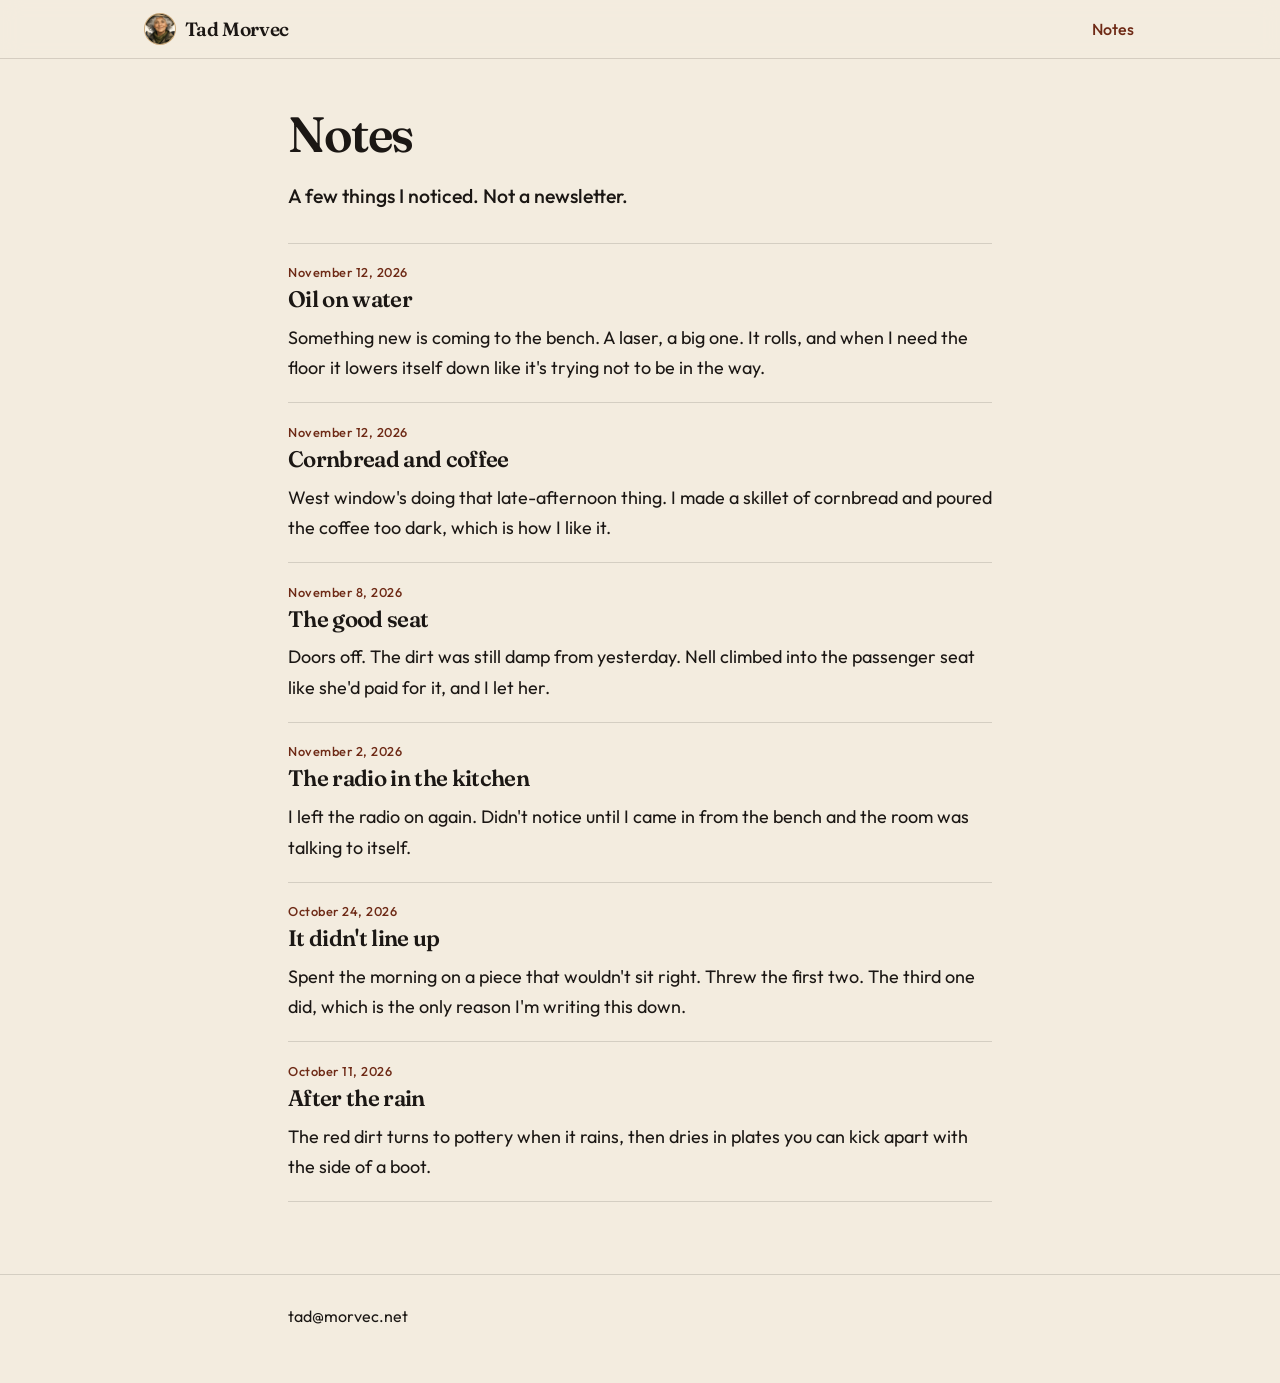
==== commit dbfc1d64: "Add Oil on water note and projectseven nod Co-authored-by: Jason Johnson <CptPlastic@users.noreply.g" ====
--- a/notes/index.html
+++ b/notes/index.html
@@ -63,6 +63,13 @@
         <li>
           <article>
             <p class="note-date"><time datetime="2026-11-12">November 12, 2026</time></p>
+            <h2><a href="/notes/oil-on-water.html">Oil on water</a></h2>
+            <p>Something new is coming to the bench. A laser, a big one. It rolls, and when I need the floor it lowers itself down like it's trying not to be in the way.</p>
+          </article>
+        </li>
+        <li>
+          <article>
+            <p class="note-date"><time datetime="2026-11-12">November 12, 2026</time></p>
             <h2><a href="/notes/cornbread.html">Cornbread and coffee</a></h2>
             <p>West window's doing that late-afternoon thing. I made a skillet of cornbread and poured the coffee too dark, which is how I like it.</p>
           </article>
